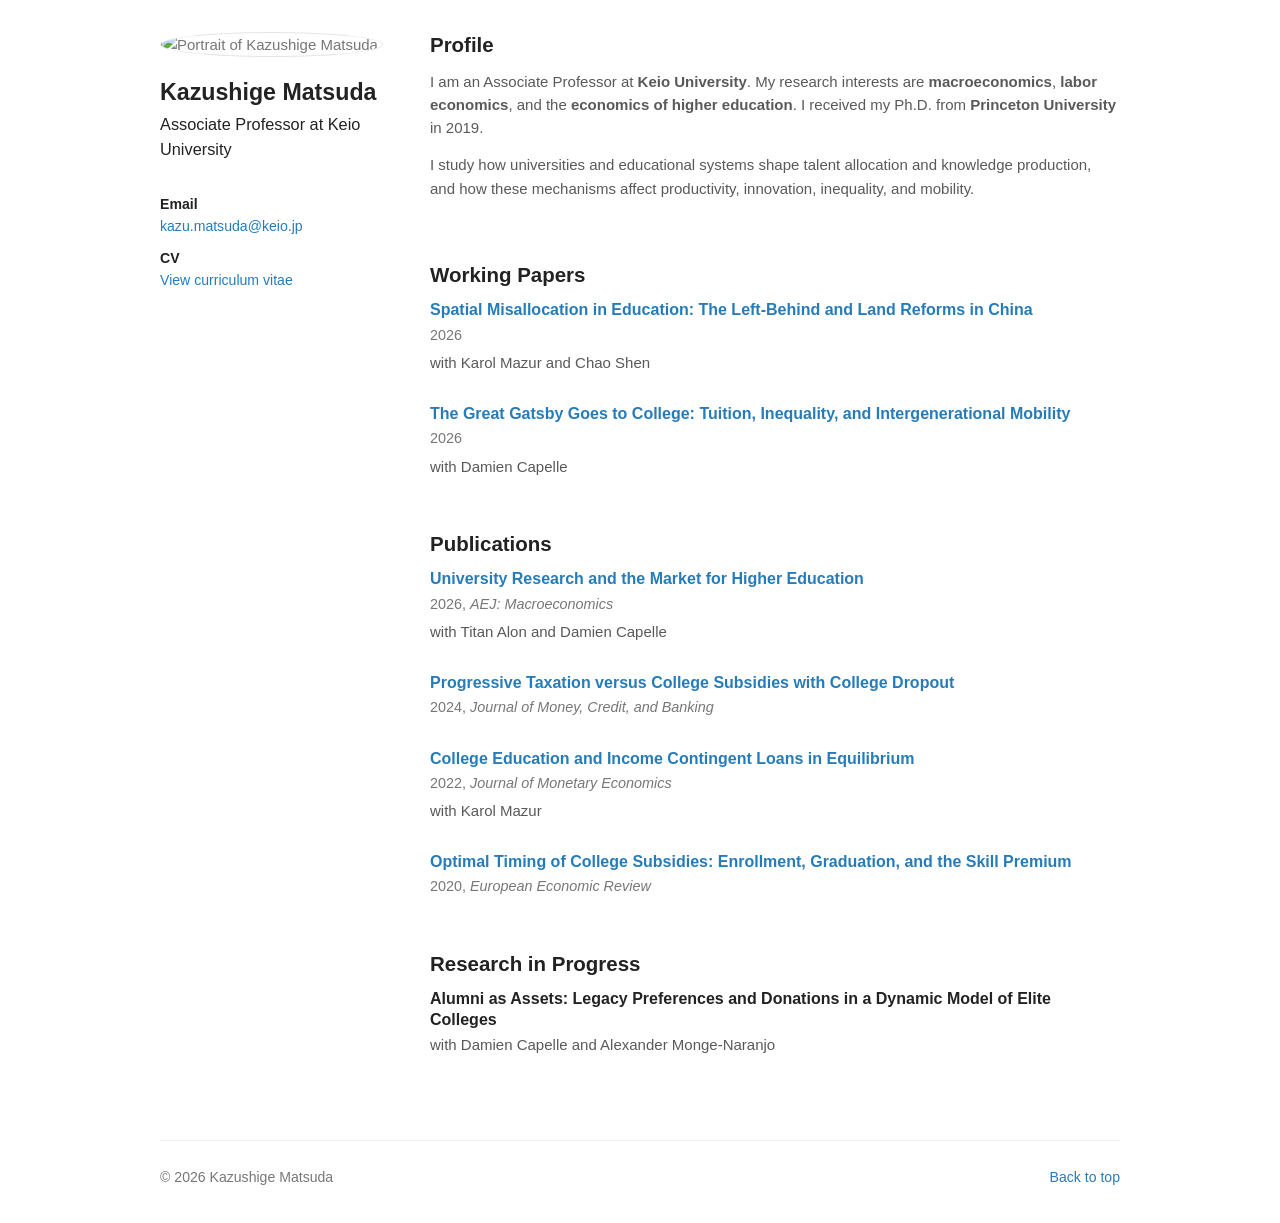
==== index.html @ 2b9623c5 "Use PNG profile photo" ====
<!doctype html>
<html lang="en">
  <head>
    <meta charset="utf-8">
    <meta name="viewport" content="width=device-width, initial-scale=1">
    <meta
      name="description"
      content="Personal academic website for Kazushige Matsuda, Associate Professor at Keio University. Research in macroeconomics, labor economics, and the economics of higher education."
    >
    <title>Kazushige Matsuda | Keio University</title>
    <link rel="stylesheet" href="styles.css">
  </head>
  <body>
    <main class="page" id="top">
      <aside class="author-profile" aria-label="Author profile">
        <img class="author-avatar" src="assets/profile.png" alt="Portrait of Kazushige Matsuda.">
        <h1>Kazushige Matsuda</h1>
        <p class="author-title">Associate Professor at Keio University</p>
        <ul class="author-links">
          <li><span>Email</span><a href="mailto:kazu.matsuda@keio.jp">kazu.matsuda@keio.jp</a></li>
          <li><span>CV</span><a href="https://docs.google.com/document/d/1T2rbT7WUX3Q8B1uNR4nVDJ2wXpMG-qlX5laKw-EmkTM/edit?usp=sharing" target="_blank" rel="noreferrer">View curriculum vitae</a></li>
        </ul>
      </aside>

      <div class="page-content">
        <section class="page-section" id="profile" aria-labelledby="profile-title">
          <h2 id="profile-title">Profile</h2>
          <p>
            I am an Associate Professor at <strong>Keio University</strong>. My research interests are
            <strong>macroeconomics</strong>, <strong>labor economics</strong>, and the
            <strong>economics of higher education</strong>.
            I received my Ph.D. from <strong>Princeton University</strong> in 2019.
          </p>
          <p>
            I study how universities and educational systems shape talent allocation and knowledge production,
            and how these mechanisms affect productivity, innovation, inequality, and mobility.
          </p>
        </section>

        <section class="page-section" id="working-papers" aria-labelledby="working-papers-title">
          <div class="section-title-row">
            <h2 id="working-papers-title">Working Papers</h2>
          </div>

          <article class="publication">
            <h3>
              <a href="https://drive.google.com/file/d/1nzuZTDHmkbnsTxh0w-IXWzrHURzxIFSX/view" target="_blank" rel="noreferrer">Spatial Misallocation in Education: The Left-Behind and Land Reforms in China</a>
            </h3>
            <p class="pub-meta">2026</p>
            <p>with Karol Mazur and Chao Shen</p>
          </article>

          <article class="publication">
            <h3>
              <a href="https://damiencapelle.com/wp-content/uploads/2026/05/Capelle-Matsuda-The-Great-Gatsby-May-2026.pdf" target="_blank" rel="noreferrer">The Great Gatsby Goes to College: Tuition, Inequality, and Intergenerational Mobility</a>
            </h3>
            <p class="pub-meta">2026</p>
            <p>with Damien Capelle</p>
          </article>
        </section>

        <section class="page-section" id="publications" aria-labelledby="publications-title">
          <h2 id="publications-title">Publications</h2>

          <article class="publication">
            <h3>
              <a href="https://damiencapelle.com/wp-content/uploads/2025/04/ACM_2025.pdf" target="_blank" rel="noreferrer">University Research and the Market for Higher Education</a>
            </h3>
            <p class="pub-meta">2026, <em>AEJ: Macroeconomics</em></p>
            <p>with Titan Alon and Damien Capelle</p>
          </article>

          <article class="publication">
            <h3>
              <a href="https://onlinelibrary.wiley.com/doi/10.1111/jmcb.12989" target="_blank" rel="noreferrer">Progressive Taxation versus College Subsidies with College Dropout</a>
            </h3>
            <p class="pub-meta">2024, <em>Journal of Money, Credit, and Banking</em></p>
          </article>

          <article class="publication">
            <h3>
              <a href="https://drive.google.com/file/d/16YNfXzKAmdkJBV7BMQr-Z-pDTaAzGgMR/view" target="_blank" rel="noreferrer">College Education and Income Contingent Loans in Equilibrium</a>
            </h3>
            <p class="pub-meta">2022, <em>Journal of Monetary Economics</em></p>
            <p>with Karol Mazur</p>
          </article>

          <article class="publication">
            <h3>
              <a href="https://www.sciencedirect.com/science/article/abs/pii/S001429212030180X" target="_blank" rel="noreferrer">Optimal Timing of College Subsidies: Enrollment, Graduation, and the Skill Premium</a>
            </h3>
            <p class="pub-meta">2020, <em>European Economic Review</em></p>
          </article>
        </section>

        <section class="page-section" id="in-progress" aria-labelledby="in-progress-title">
          <h2 id="in-progress-title">Research in Progress</h2>
          <article class="publication">
            <h3>Alumni as Assets: Legacy Preferences and Donations in a Dynamic Model of Elite Colleges</h3>
            <p>with Damien Capelle and Alexander Monge-Naranjo</p>
          </article>
        </section>

      </div>
    </main>

    <footer class="site-footer">
      <p>&copy; <span data-year></span> Kazushige Matsuda</p>
      <a href="#top">Back to top</a>
    </footer>

    <script src="script.js"></script>
  </body>
</html>
---- styles.css ----
:root {
  --text: #595959;
  --heading: #222;
  --muted: #777;
  --link: #267cb9;
  --link-hover: #069;
  --border: #f0f0f0;
  --rule: #e5e5e5;
  --bg: #fff;
  --max-width: 960px;
}

* {
  box-sizing: border-box;
}

html {
  scroll-behavior: smooth;
}

body {
  margin: 0;
  color: var(--text);
  background: var(--bg);
  font-family: "Helvetica Neue", Helvetica, Arial, sans-serif;
  font-size: 15px;
  line-height: 1.55;
}

a {
  color: var(--link);
  text-decoration: none;
}

a:hover,
a:focus-visible {
  color: var(--link-hover);
  text-decoration: underline;
}

.page {
  width: min(var(--max-width), calc(100% - 36px));
  margin: 0 auto;
  padding: 32px 0 54px;
  display: grid;
  grid-template-columns: 230px minmax(0, 690px);
  gap: 40px;
}

.author-profile {
  align-self: start;
  position: sticky;
  top: 28px;
  color: var(--muted);
}

.author-avatar {
  width: 152px;
  height: 152px;
  object-fit: cover;
  object-position: center 34%;
  border-radius: 50%;
  margin-bottom: 22px;
  border: 1px solid var(--rule);
}

.author-profile h1 {
  margin: 0 0 6px;
  color: var(--heading);
  font-size: 1.45rem;
  line-height: 1.15;
}

.author-title {
  margin: 0 0 14px;
  color: var(--heading);
  font-size: 1.02rem;
}

.author-links {
  display: grid;
  gap: 10px;
  margin: 0;
  padding: 18px 0 0;
  list-style: none;
  font-size: 0.88rem;
}

.author-links span {
  display: block;
  color: var(--heading);
  font-weight: 700;
}

.page-content {
  max-width: 690px;
}

.page-section {
  padding: 0 0 24px;
  margin: 0 0 24px;
  border-bottom: 0;
}

.page-section:last-child {
  border-bottom: 0;
  margin-bottom: 0;
}

h1,
h2,
h3,
p {
  margin-top: 0;
}

h2 {
  margin-bottom: 12px;
  color: var(--heading);
  font-size: 1.28rem;
  line-height: 1.25;
  border-bottom: 0;
  padding-bottom: 0;
}

h3 {
  margin-bottom: 3px;
  color: var(--heading);
  font-size: 1rem;
  line-height: 1.32;
}

p {
  margin-bottom: 14px;
}

.section-title-row {
  display: flex;
  align-items: baseline;
  justify-content: space-between;
  gap: 20px;
  border-bottom: 0;
  margin-bottom: 12px;
}

.section-title-row h2 {
  margin-bottom: 0;
  border-bottom: 0;
}

.section-title-row > a {
  flex: 0 0 auto;
  font-size: 0.9rem;
}

.plain-list {
  margin: 0;
  padding-left: 20px;
}

.plain-list li {
  margin-bottom: 7px;
}

.publication {
  padding: 0 0 12px;
  margin: 0 0 12px;
  border-bottom: 0;
}

.publication:last-child {
  padding-bottom: 0;
  margin-bottom: 0;
  border-bottom: 0;
}

.publication h3 a {
  color: var(--link);
}

.publication h3 a:hover,
.publication h3 a:focus-visible {
  color: var(--link-hover);
}

.publication p {
  margin-bottom: 5px;
}

.pub-meta {
  color: var(--muted);
  font-size: 0.9rem;
}

.site-footer {
  width: min(var(--max-width), calc(100% - 36px));
  margin: 0 auto;
  padding: 26px 0 34px;
  display: flex;
  align-items: center;
  justify-content: space-between;
  gap: 18px;
  color: var(--muted);
  border-top: 1px solid var(--border);
  font-size: 0.88rem;
}

.site-footer p {
  margin: 0;
}

@media (max-width: 900px) {
  .page,
  .site-footer {
    width: min(100% - 28px, var(--max-width));
  }

  .page {
    grid-template-columns: 1fr;
    gap: 32px;
    padding-top: 32px;
  }

  .author-profile {
    position: static;
    display: grid;
    grid-template-columns: 120px minmax(0, 1fr);
    gap: 0 22px;
    align-items: start;
  }

  .author-avatar {
    grid-row: span 4;
    width: 120px;
    height: 120px;
    margin-bottom: 0;
  }

  .author-links {
    grid-column: 1 / -1;
    margin-top: 18px;
  }

  .page-content {
    max-width: none;
  }
}

@media (max-width: 560px) {
  body {
    font-size: 15px;
  }

  .brand {
    white-space: normal;
  }

  .author-profile {
    display: block;
  }

  .author-avatar {
    width: 132px;
    height: 132px;
    margin-bottom: 18px;
  }

  .section-title-row {
    display: block;
  }

  .site-footer {
    align-items: start;
    flex-direction: column;
  }
}
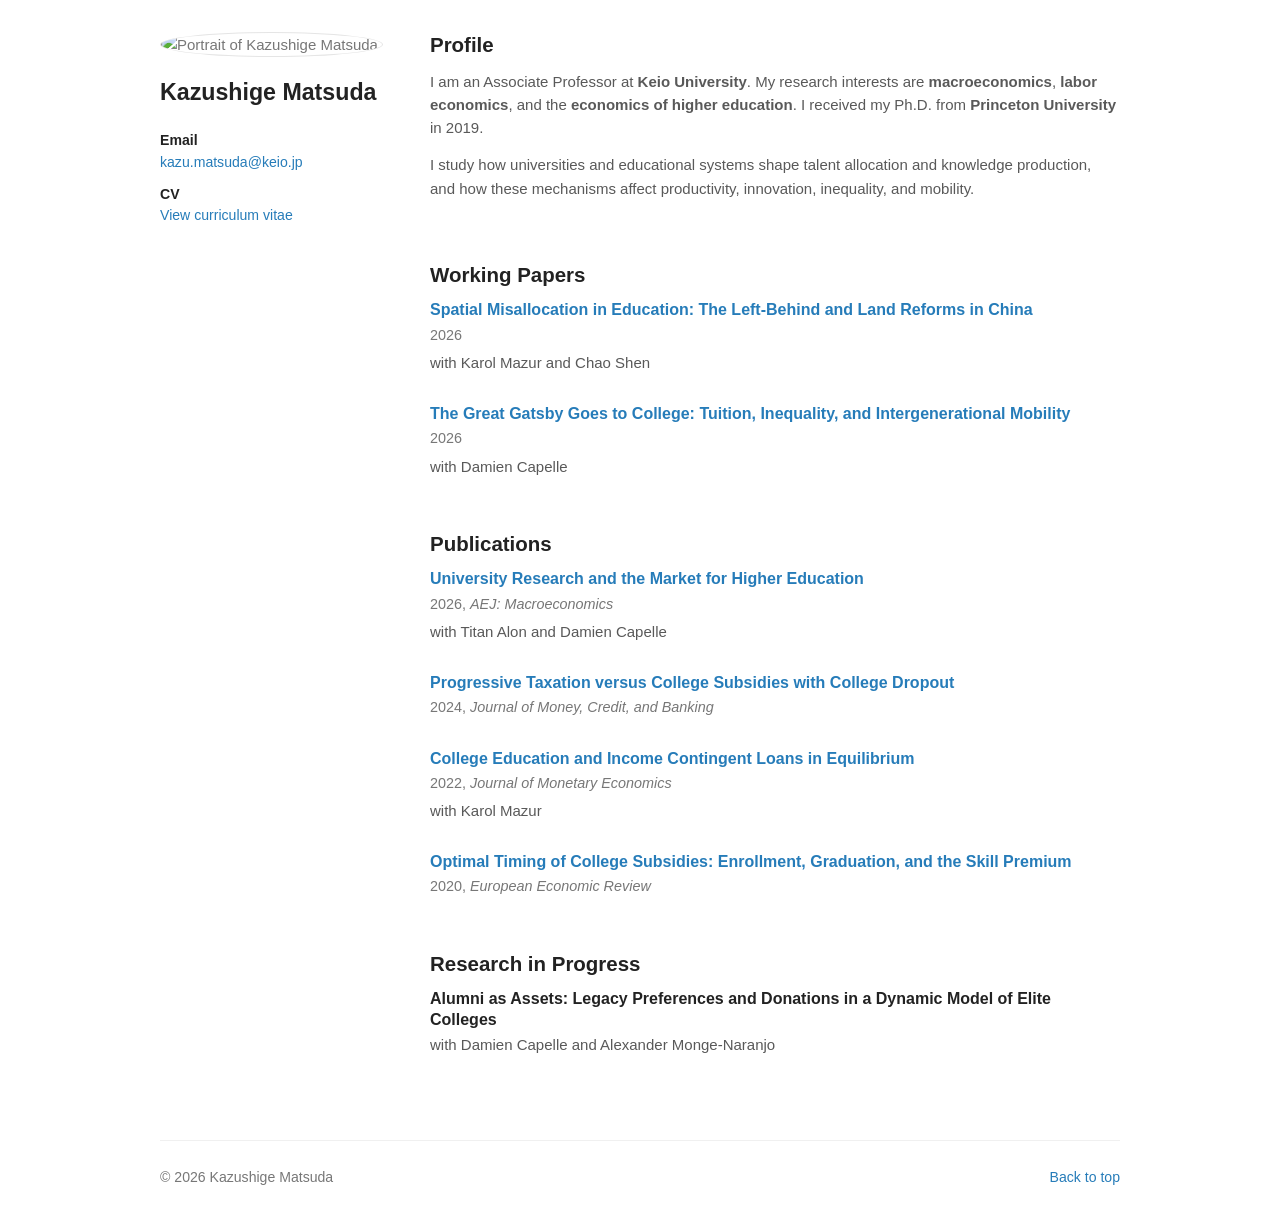
==== commit 0b09b379: "Remove sidebar affiliation text" ====
--- a/index.html
+++ b/index.html
@@ -15,7 +15,6 @@
       <aside class="author-profile" aria-label="Author profile">
         <img class="author-avatar" src="assets/profile.png" alt="Portrait of Kazushige Matsuda.">
         <h1>Kazushige Matsuda</h1>
-        <p class="author-title">Associate Professor at Keio University</p>
         <ul class="author-links">
           <li><span>Email</span><a href="mailto:kazu.matsuda@keio.jp">kazu.matsuda@keio.jp</a></li>
           <li><span>CV</span><a href="https://docs.google.com/document/d/1T2rbT7WUX3Q8B1uNR4nVDJ2wXpMG-qlX5laKw-EmkTM/edit?usp=sharing" target="_blank" rel="noreferrer">View curriculum vitae</a></li>
--- a/styles.css
+++ b/styles.css
@@ -69,12 +69,6 @@
   color: var(--heading);
   font-size: 1.45rem;
   line-height: 1.15;
-}
-
-.author-title {
-  margin: 0 0 14px;
-  color: var(--heading);
-  font-size: 1.02rem;
 }
 
 .author-links {
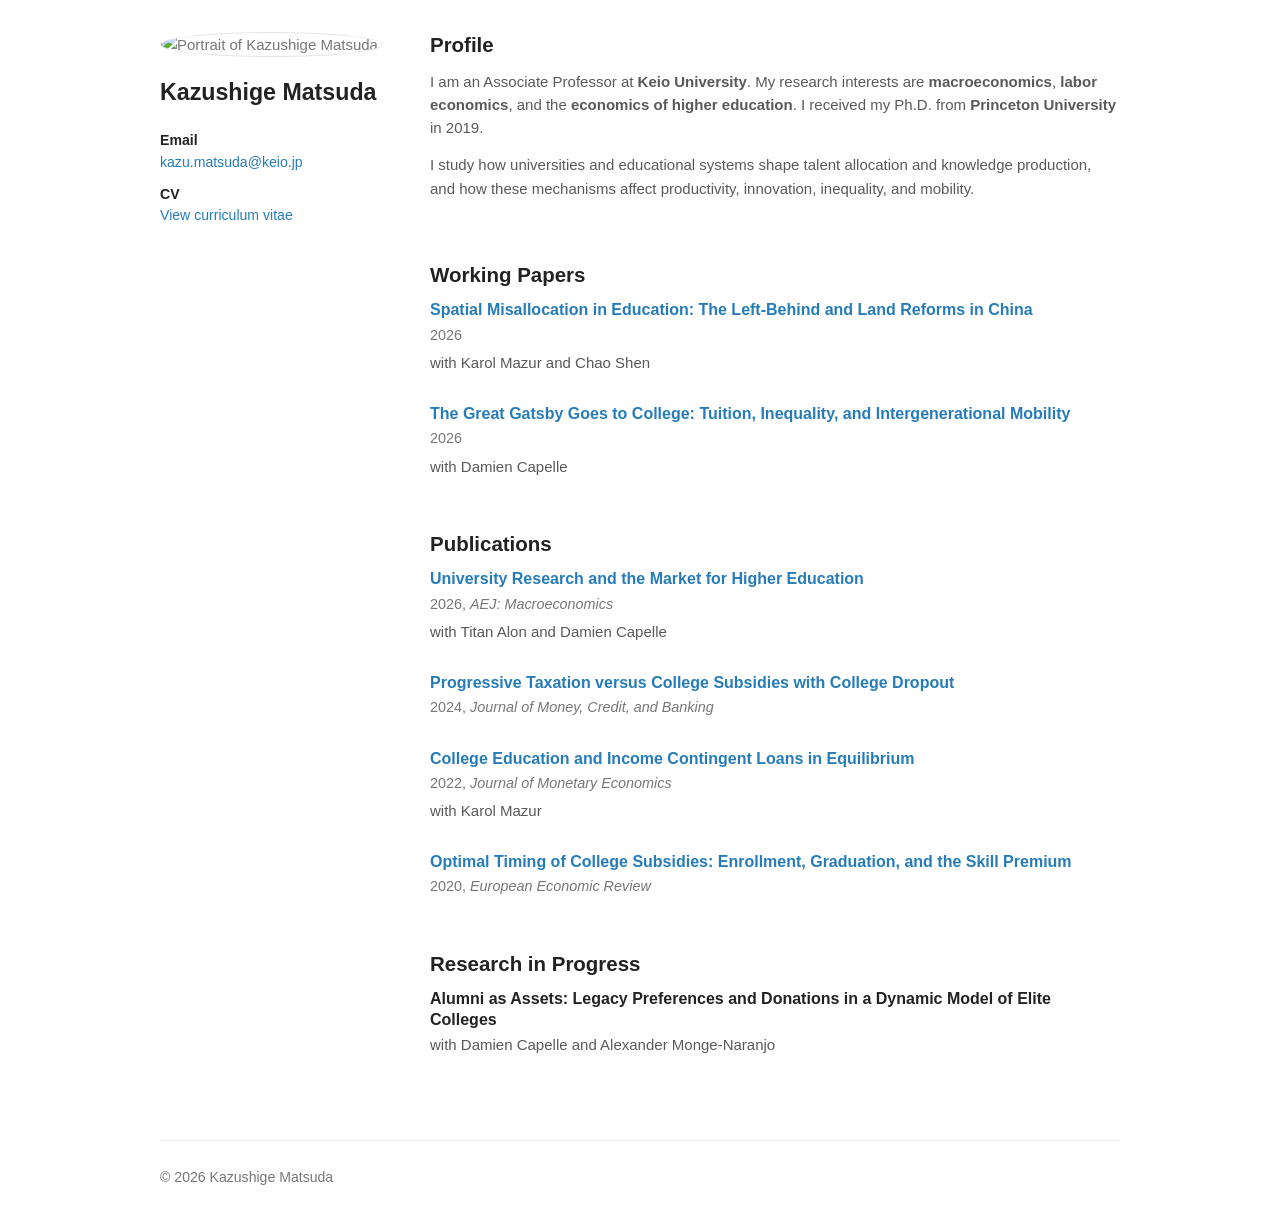
==== commit d2332a47: "Remove back to top footer link" ====
--- a/index.html
+++ b/index.html
@@ -17,7 +17,7 @@
         <h1>Kazushige Matsuda</h1>
         <ul class="author-links">
           <li><span>Email</span><a href="mailto:kazu.matsuda@keio.jp">kazu.matsuda@keio.jp</a></li>
-          <li><span>CV</span><a href="https://docs.google.com/document/d/1T2rbT7WUX3Q8B1uNR4nVDJ2wXpMG-qlX5laKw-EmkTM/edit?usp=sharing" target="_blank" rel="noreferrer">View curriculum vitae</a></li>
+          <li><span>CV</span><a href="assets/cv.pdf">View curriculum vitae</a></li>
         </ul>
       </aside>
 
@@ -41,6 +41,7 @@
             <h2 id="working-papers-title">Working Papers</h2>
           </div>
 
+          <!-- working-papers:start -->
           <article class="publication">
             <h3>
               <a href="https://drive.google.com/file/d/1nzuZTDHmkbnsTxh0w-IXWzrHURzxIFSX/view" target="_blank" rel="noreferrer">Spatial Misallocation in Education: The Left-Behind and Land Reforms in China</a>
@@ -56,11 +57,13 @@
             <p class="pub-meta">2026</p>
             <p>with Damien Capelle</p>
           </article>
+          <!-- working-papers:end -->
         </section>
 
         <section class="page-section" id="publications" aria-labelledby="publications-title">
           <h2 id="publications-title">Publications</h2>
 
+          <!-- publications:start -->
           <article class="publication">
             <h3>
               <a href="https://damiencapelle.com/wp-content/uploads/2025/04/ACM_2025.pdf" target="_blank" rel="noreferrer">University Research and the Market for Higher Education</a>
@@ -90,14 +93,17 @@
             </h3>
             <p class="pub-meta">2020, <em>European Economic Review</em></p>
           </article>
+          <!-- publications:end -->
         </section>
 
         <section class="page-section" id="in-progress" aria-labelledby="in-progress-title">
           <h2 id="in-progress-title">Research in Progress</h2>
+          <!-- in-progress:start -->
           <article class="publication">
             <h3>Alumni as Assets: Legacy Preferences and Donations in a Dynamic Model of Elite Colleges</h3>
             <p>with Damien Capelle and Alexander Monge-Naranjo</p>
           </article>
+          <!-- in-progress:end -->
         </section>
 
       </div>
@@ -105,7 +111,6 @@
 
     <footer class="site-footer">
       <p>&copy; <span data-year></span> Kazushige Matsuda</p>
-      <a href="#top">Back to top</a>
     </footer>
 
     <script src="script.js"></script>
--- a/styles.css
+++ b/styles.css
@@ -190,10 +190,6 @@
   width: min(var(--max-width), calc(100% - 36px));
   margin: 0 auto;
   padding: 26px 0 34px;
-  display: flex;
-  align-items: center;
-  justify-content: space-between;
-  gap: 18px;
   color: var(--muted);
   border-top: 1px solid var(--border);
   font-size: 0.88rem;
@@ -263,8 +259,4 @@
     display: block;
   }
 
-  .site-footer {
-    align-items: start;
-    flex-direction: column;
-  }
-}
+}
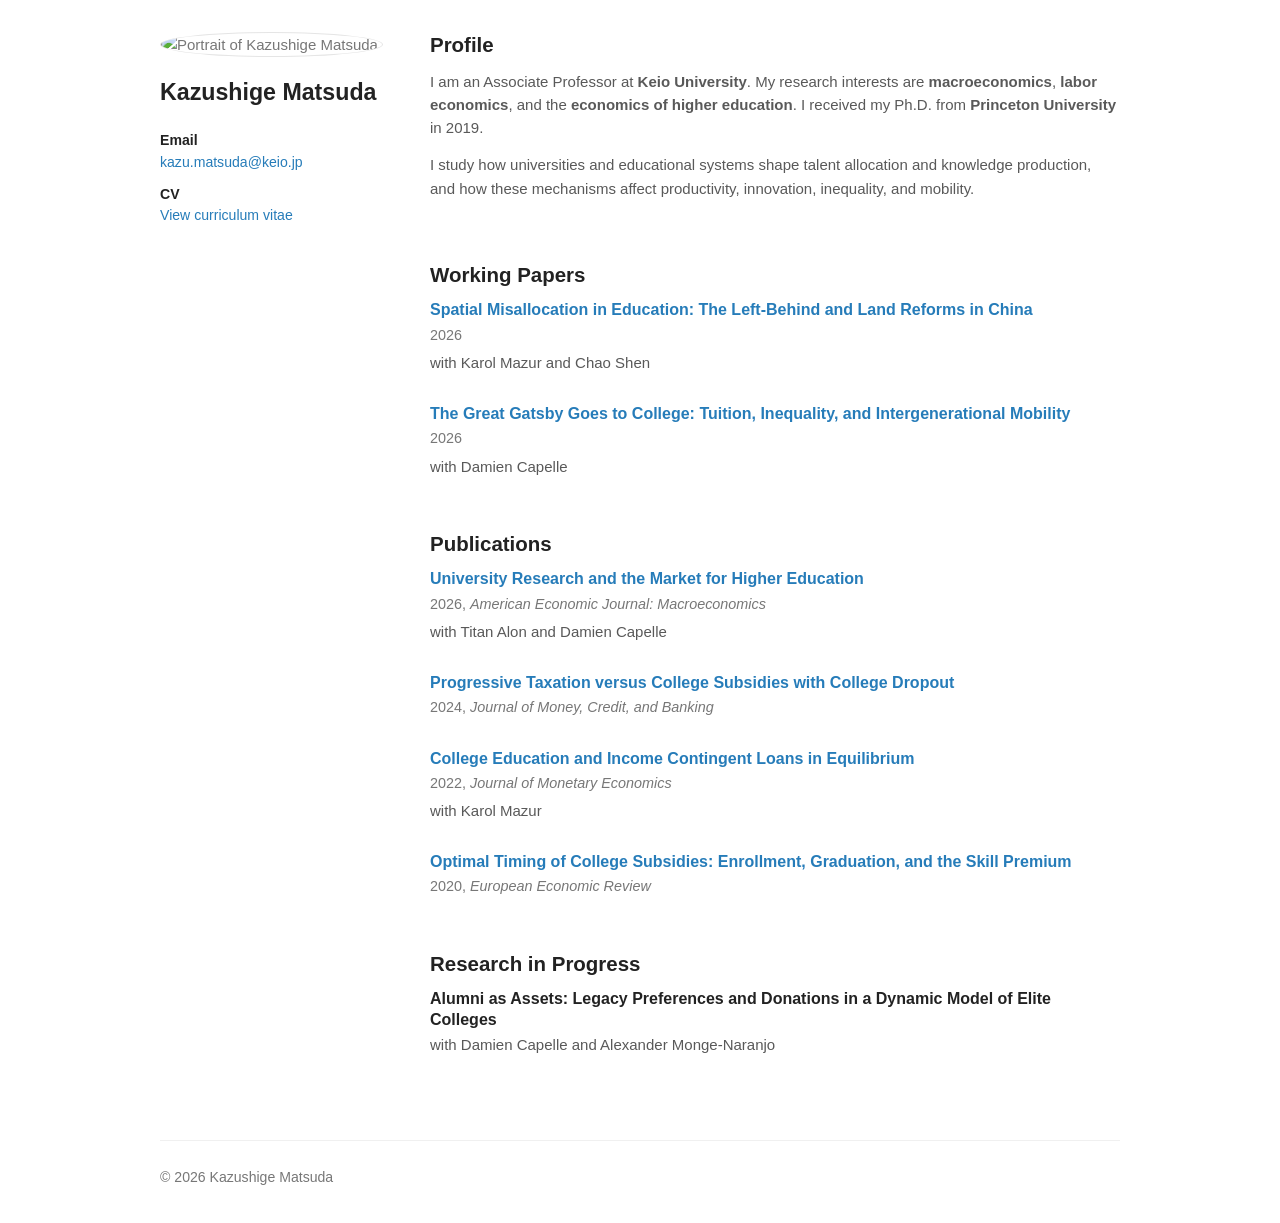
==== commit eae51d70: "Use full AEJ journal name on homepage" ====
--- a/index.html
+++ b/index.html
@@ -68,7 +68,7 @@
             <h3>
               <a href="https://damiencapelle.com/wp-content/uploads/2025/04/ACM_2025.pdf" target="_blank" rel="noreferrer">University Research and the Market for Higher Education</a>
             </h3>
-            <p class="pub-meta">2026, <em>AEJ: Macroeconomics</em></p>
+            <p class="pub-meta">2026, <em>American Economic Journal: Macroeconomics</em></p>
             <p>with Titan Alon and Damien Capelle</p>
           </article>
 
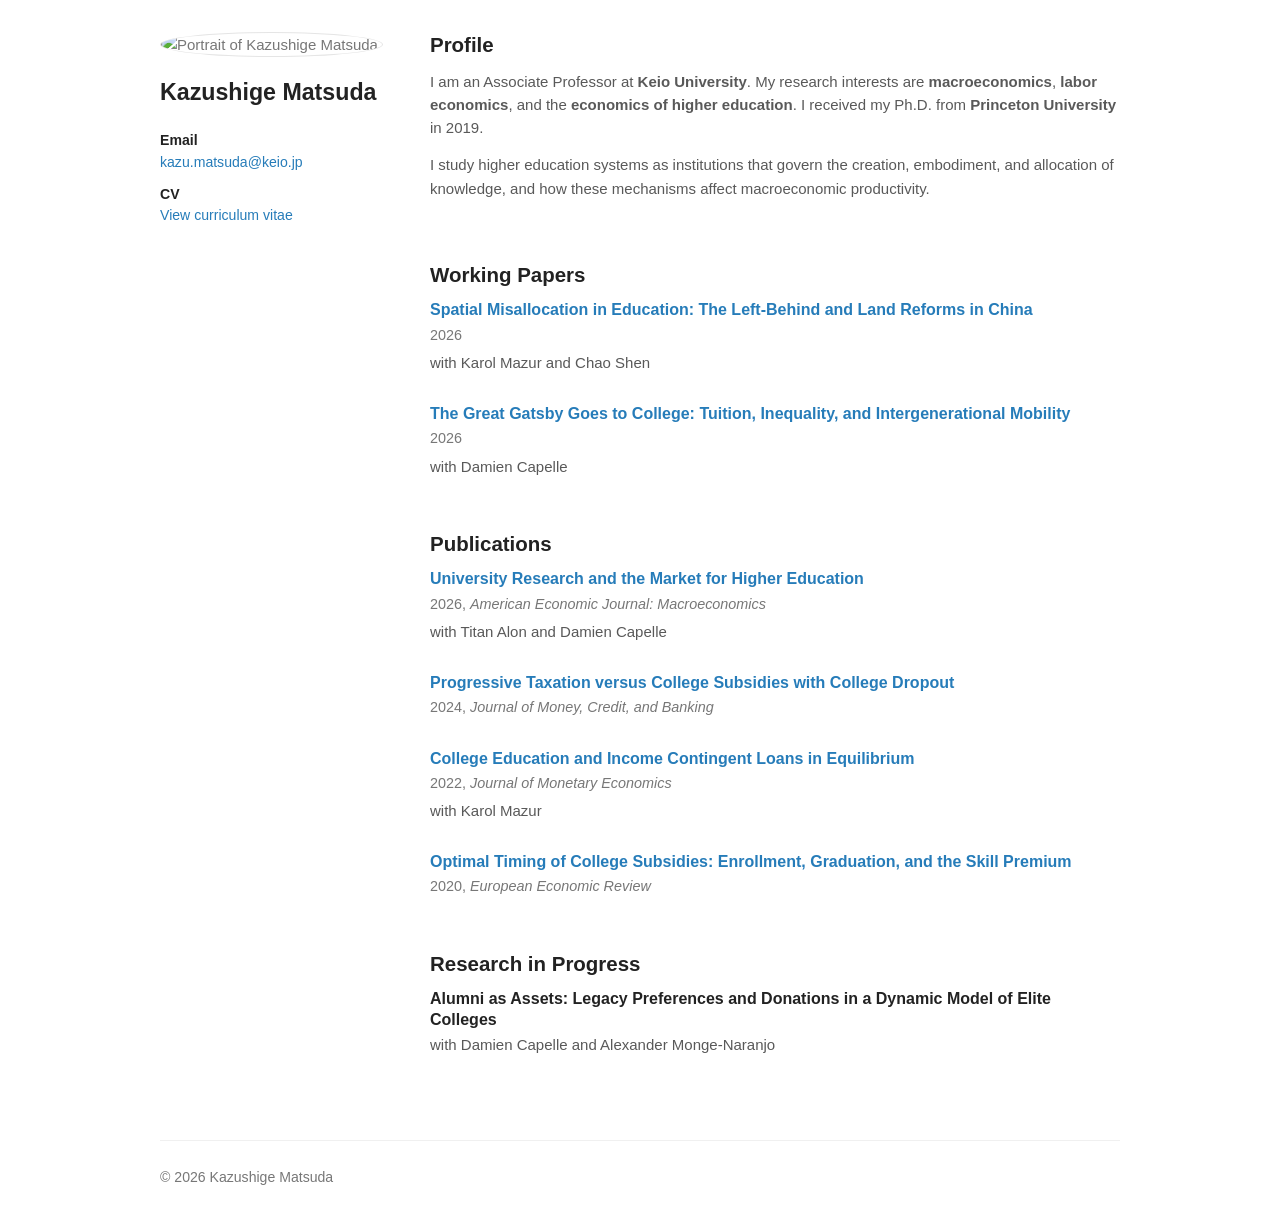
==== commit 11aeb32c: "Update profile research description" ====
--- a/index.html
+++ b/index.html
@@ -31,8 +31,8 @@
             I received my Ph.D. from <strong>Princeton University</strong> in 2019.
           </p>
           <p>
-            I study how universities and educational systems shape talent allocation and knowledge production,
-            and how these mechanisms affect productivity, innovation, inequality, and mobility.
+            I study higher education systems as institutions that govern the creation, embodiment, and
+            allocation of knowledge, and how these mechanisms affect macroeconomic productivity.
           </p>
         </section>
 
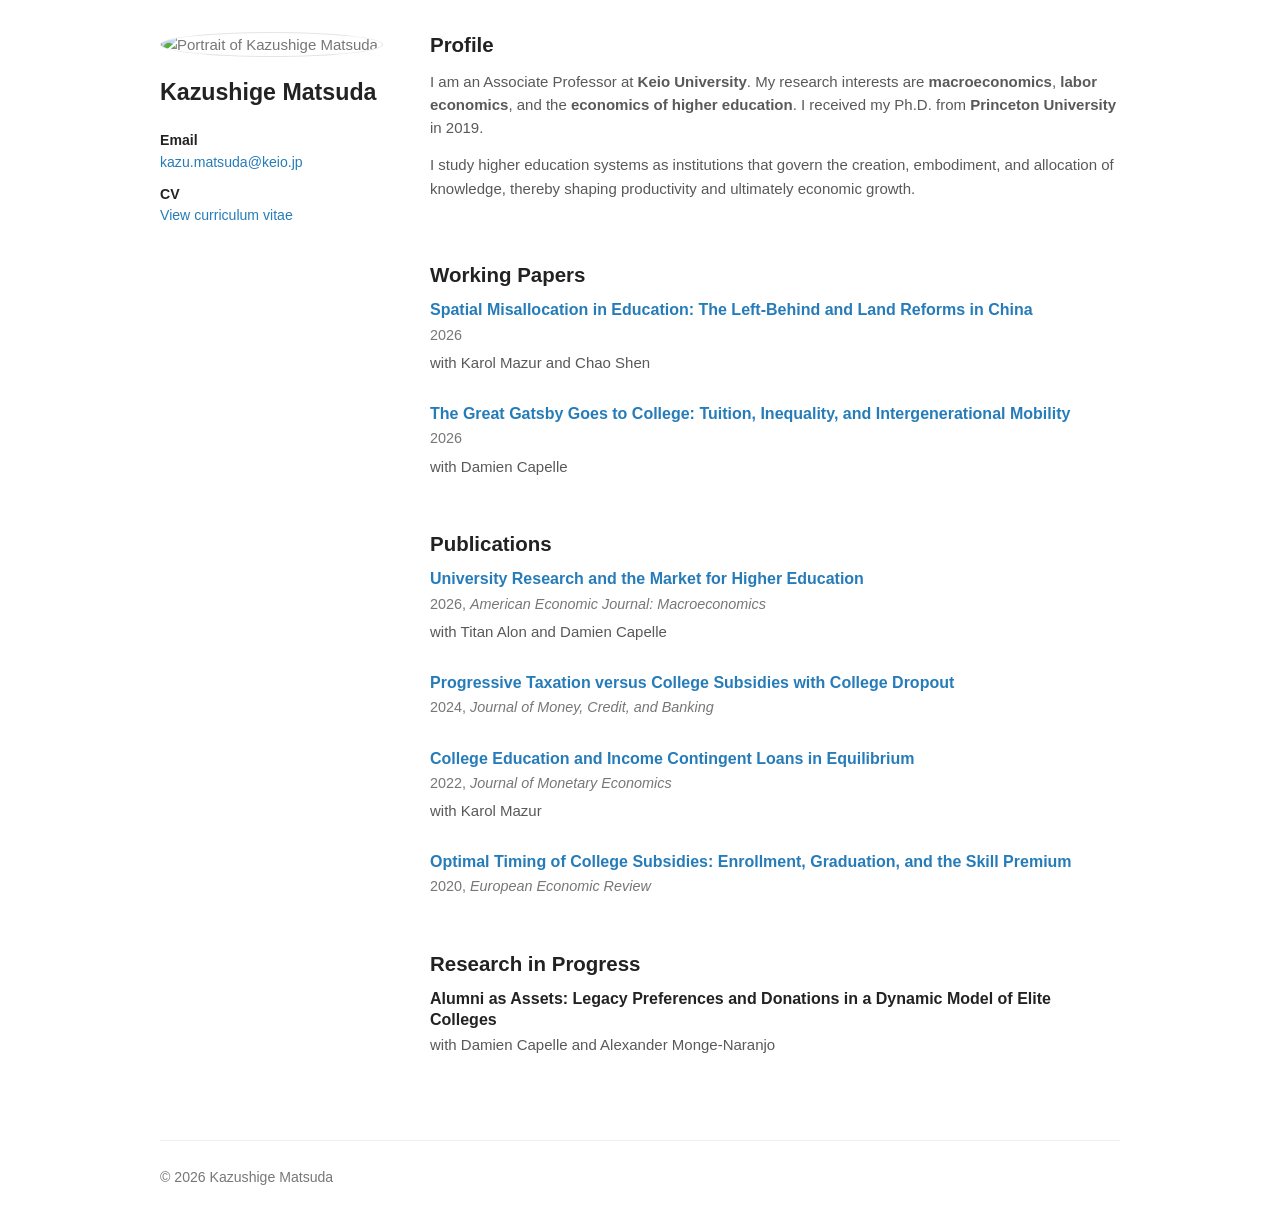
==== commit e5e33ef5: "Update research introduction" ====
--- a/index.html
+++ b/index.html
@@ -32,7 +32,7 @@
           </p>
           <p>
             I study higher education systems as institutions that govern the creation, embodiment, and
-            allocation of knowledge, and how these mechanisms affect macroeconomic productivity.
+            allocation of knowledge, thereby shaping productivity and ultimately economic growth.
           </p>
         </section>
 
